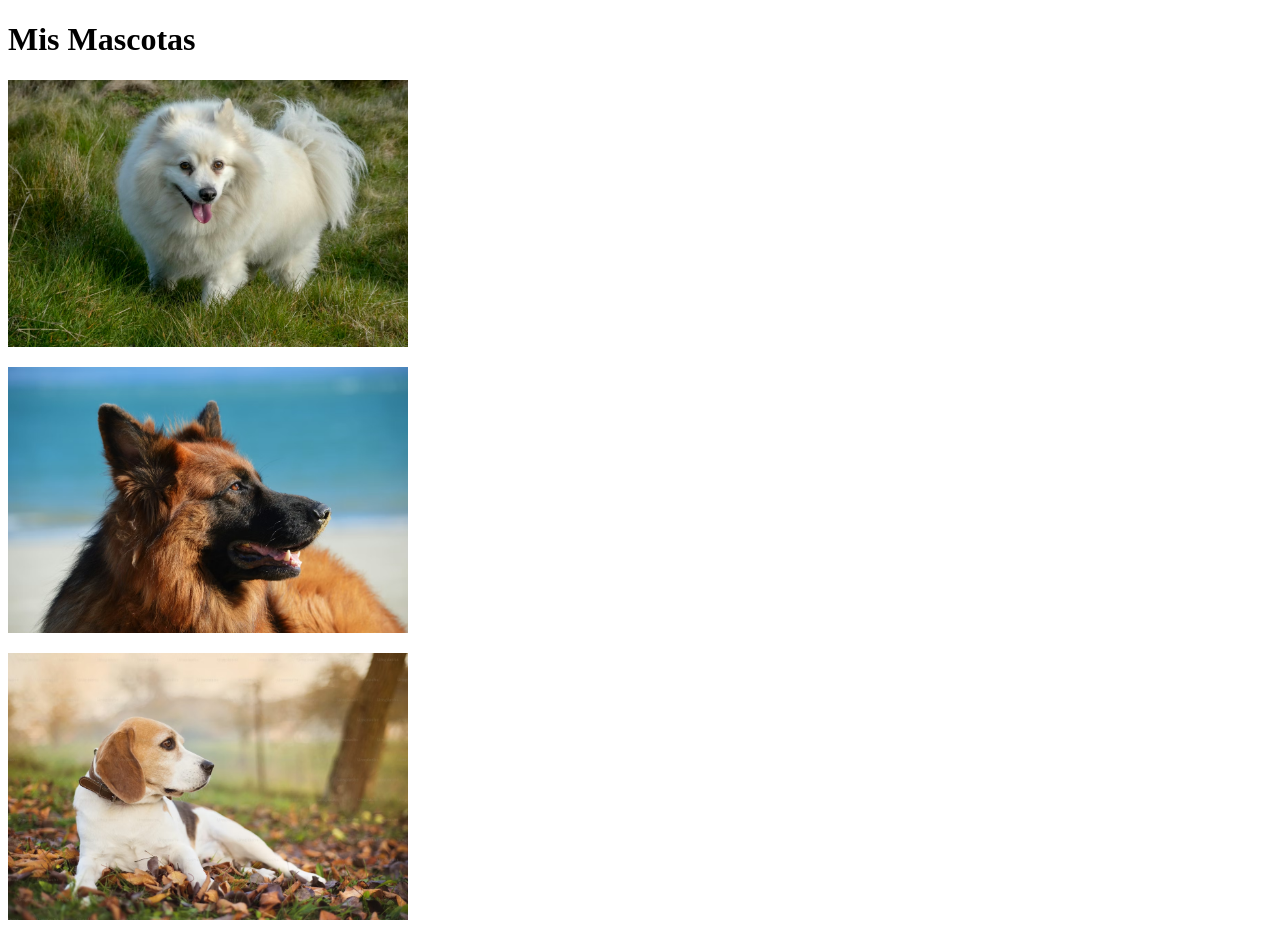
==== mascotas.html @ 6bc3acf8 "code" ====
<!DOCTYPE html>
<html lang="en">
<head>
    <meta charset="UTF-8">
    <meta name="viewport" content="width=device-width, initial-scale=1.0">
    <title>Document</title>
</head>
<body>
    <h1>Mis Mascotas</h1>
    <img src="imagenes/photo1.avif" alt="Esquimal Americano" width="400">
    <p></p>
    
    <img src="imagenes/f2.avif" alt="Pastor Aleman" width="400">
    <p></p>
    
    <img src="imagenes/f3.avif" alt="beagle" width="400">
    <p></p>
</body>
</html>
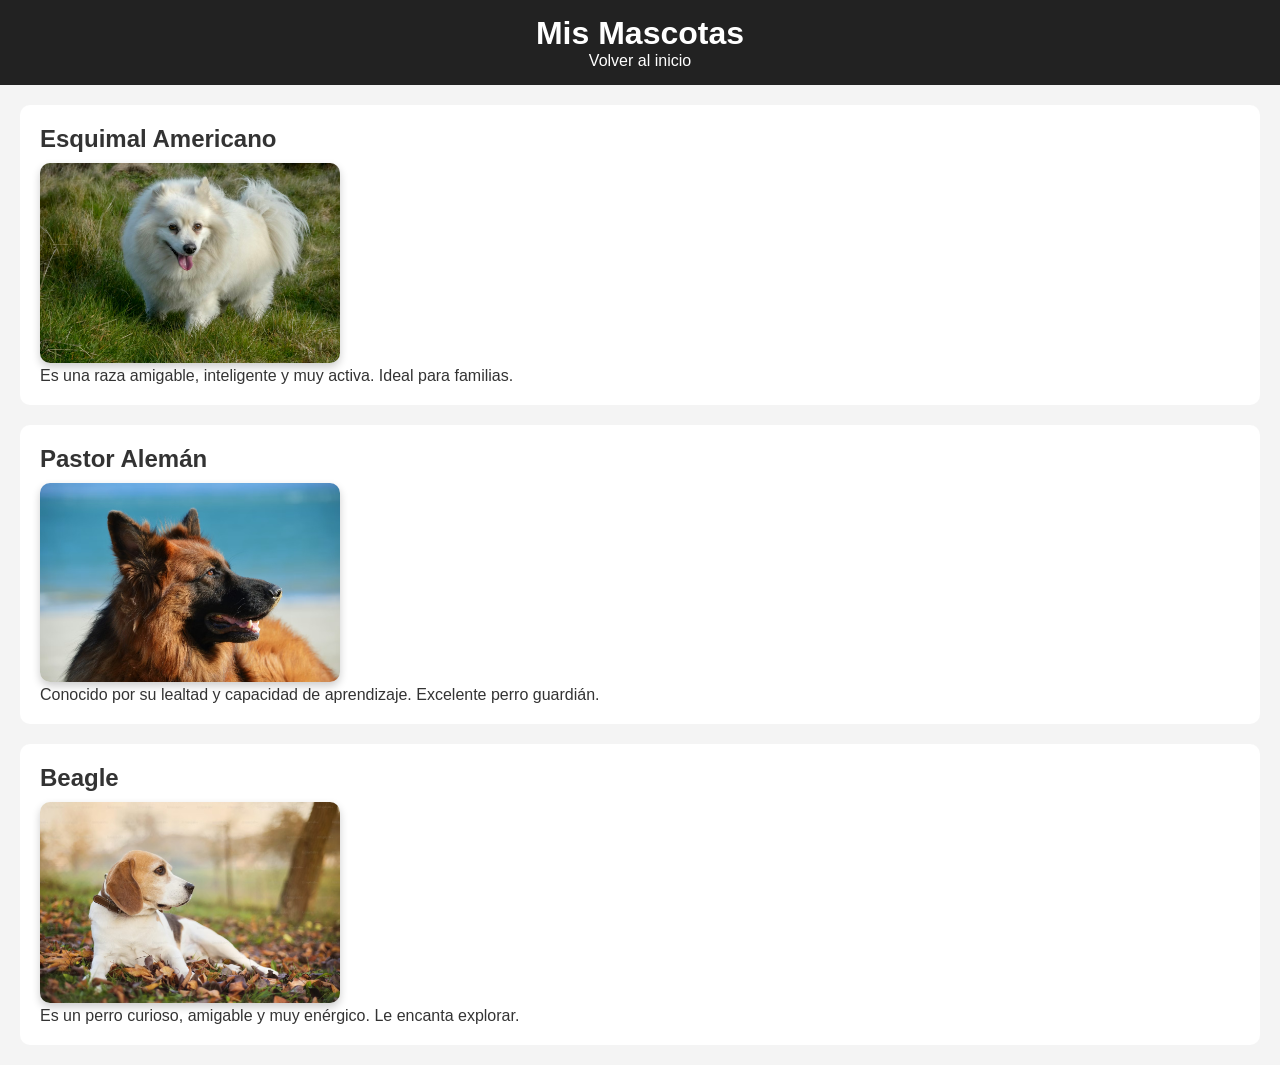
==== commit e2749372: "code" ====
--- a/mascotas.html
+++ b/mascotas.html
@@ -1,19 +1,47 @@
 <!DOCTYPE html>
-<html lang="en">
+<html lang="es">
 <head>
     <meta charset="UTF-8">
     <meta name="viewport" content="width=device-width, initial-scale=1.0">
-    <title>Document</title>
+    <title>Mis Mascotas</title>
+    <link rel="stylesheet" href="styles.css">
 </head>
 <body>
+
+<header>
     <h1>Mis Mascotas</h1>
-    <img src="imagenes/photo1.avif" alt="Esquimal Americano" width="400">
-    <p></p>
-    
-    <img src="imagenes/f2.avif" alt="Pastor Aleman" width="400">
-    <p></p>
-    
-    <img src="imagenes/f3.avif" alt="beagle" width="400">
-    <p></p>
+    <nav>
+        <a href="index.html">Volver al inicio</a>
+    </nav>
+</header>
+
+<main>
+
+    <section>
+        <article>
+            <h2>Esquimal Americano</h2>
+            <img src="imagenes/photo1.avif" alt="Esquimal Americano">
+            <p>Es una raza amigable, inteligente y muy activa. Ideal para familias.</p>
+        </article>
+    </section>
+
+    <section>
+        <article>
+            <h2>Pastor Alemán</h2>
+            <img src="imagenes/f2.avif" alt="Pastor Alemán">
+            <p>Conocido por su lealtad y capacidad de aprendizaje. Excelente perro guardián.</p>
+        </article>
+    </section>
+
+    <section>
+        <article>
+            <h2>Beagle</h2>
+            <img src="imagenes/f3.avif" alt="Beagle">
+            <p>Es un perro curioso, amigable y muy enérgico. Le encanta explorar.</p>
+        </article>
+    </section>
+
+</main>
+
 </body>
 </html>
--- a/styles.css
+++ b/styles.css
@@ -0,0 +1,65 @@
+
+* {
+    margin: 0;
+    padding: 0;
+    box-sizing: border-box;
+}
+
+body {
+    font-family: Arial, sans-serif;
+    background-color: #f4f4f4;
+    color: #333;
+}
+
+header {
+    background-color: #222;
+    color: white;
+    padding: 15px;
+    text-align: center;
+}
+
+nav a {
+    color: white;
+    margin: 0 10px;
+    text-decoration: none;
+    text-align: justify;
+}
+
+nav a:hover {
+    color: #00bcd4;
+}
+
+section {
+    padding: 20px;
+    margin: 20px;
+    background: white;
+    border-radius: 10px;
+}
+
+img {
+    width: 300px;
+    border-radius: 10px;
+    margin-top: 10px;
+    box-shadow: 0 4px 8px rgba(0,0,0,0.2);
+}
+
+form {
+    display: flex;
+    flex-direction: column;
+    gap: 10px;
+}
+
+input, button {
+    padding: 10px;
+}
+
+button {
+    background-color: #222;
+    color: white;
+    border: none;
+    cursor: pointer;
+}
+
+button:hover {
+    background-color: #00bcd4;
+}
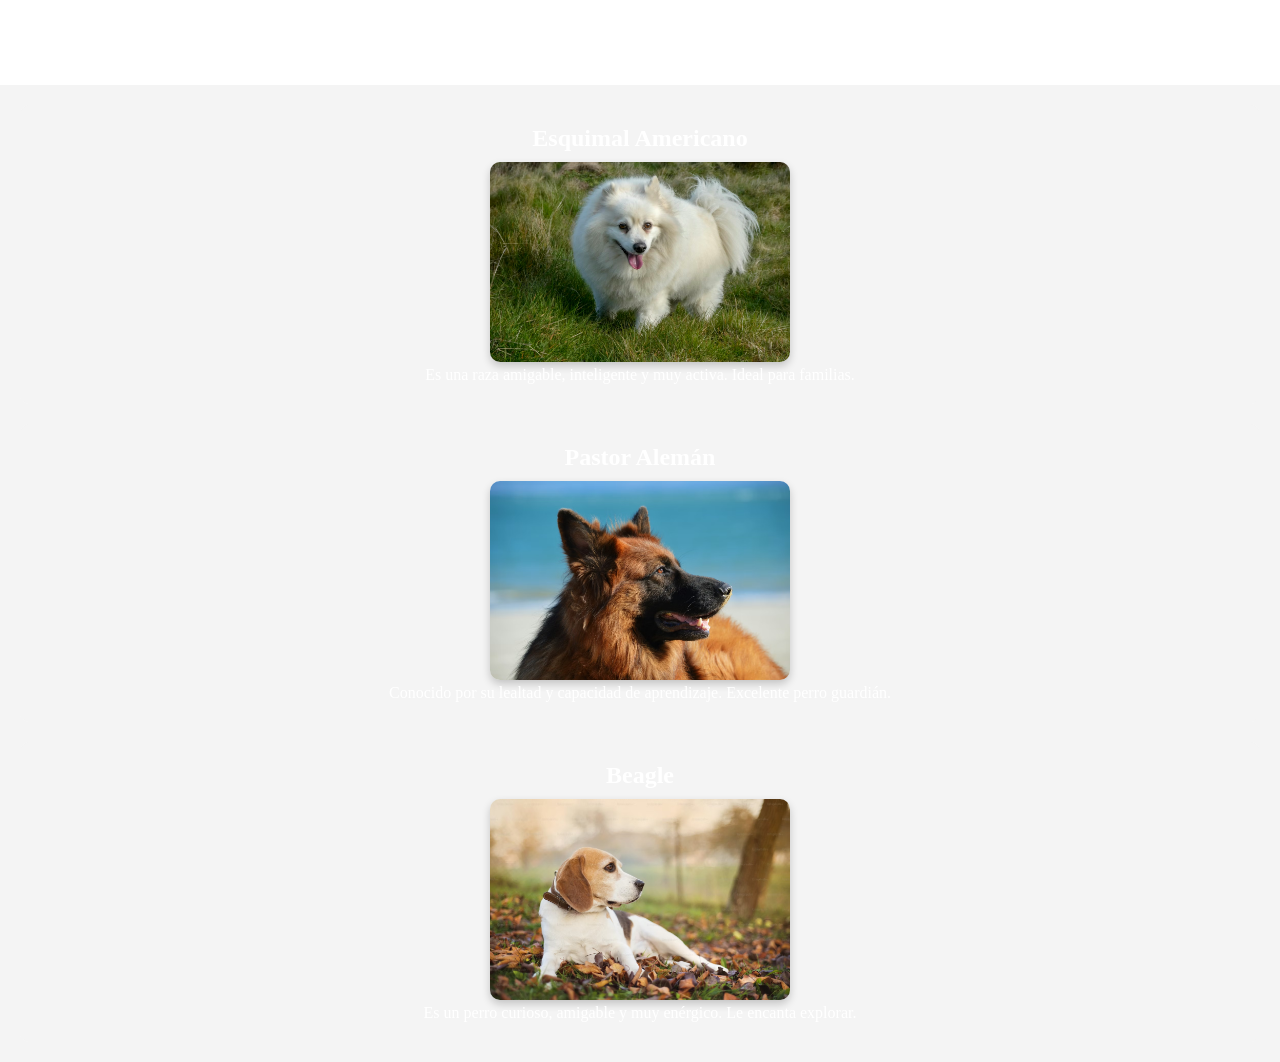
==== commit 34e659c6: "code" ====
--- a/mascotas.html
+++ b/mascotas.html
@@ -8,16 +8,14 @@
 </head>
 <body>
 
-<header>
-    <h1>Mis Mascotas</h1>
-    <nav>
-        <a href="index.html">Volver al inicio</a>
-    </nav>
-</header>
+    <header>
+        <h1>Mis Mascotas</h1>
+        <nav>
+            <a href="index.html">Volver al inicio</a>
+        </nav>
+    </header>
 
-<main>
-
-    <section>
+    <section class="list">
         <article>
             <h2>Esquimal Americano</h2>
             <img src="imagenes/photo1.avif" alt="Esquimal Americano">
@@ -25,7 +23,7 @@
         </article>
     </section>
 
-    <section>
+    <section class="list" >
         <article>
             <h2>Pastor Alemán</h2>
             <img src="imagenes/f2.avif" alt="Pastor Alemán">
@@ -33,7 +31,7 @@
         </article>
     </section>
 
-    <section>
+    <section class="list">
         <article>
             <h2>Beagle</h2>
             <img src="imagenes/f3.avif" alt="Beagle">
@@ -41,7 +39,5 @@
         </article>
     </section>
 
-</main>
-
 </body>
 </html>
--- a/styles.css
+++ b/styles.css
@@ -5,14 +5,12 @@
     box-sizing: border-box;
 }
 
-body {
-    font-family: Arial, sans-serif;
-    background-color: #f4f4f4;
-    color: #333;
+body{
+    background: #f4f4f4;
 }
 
 header {
-    background-color: #222;
+    background-color: #ffffff;
     color: white;
     padding: 15px;
     text-align: center;
@@ -32,15 +30,17 @@
 section {
     padding: 20px;
     margin: 20px;
-    background: white;
-    border-radius: 10px;
+    background-color: black;
+    border-radius: 10px;   
+    color:white; 
 }
 
-img {
+section img  {
     width: 300px;
     border-radius: 10px;
     margin-top: 10px;
     box-shadow: 0 4px 8px rgba(0,0,0,0.2);
+
 }
 
 form {
@@ -62,4 +62,13 @@
 
 button:hover {
     background-color: #00bcd4;
-}+}
+
+.list {
+    padding: 20px;
+    margin: 20px;
+    border-radius: 10px;
+    text-align: center;
+    background-color: #f4f4f4;
+}
+    
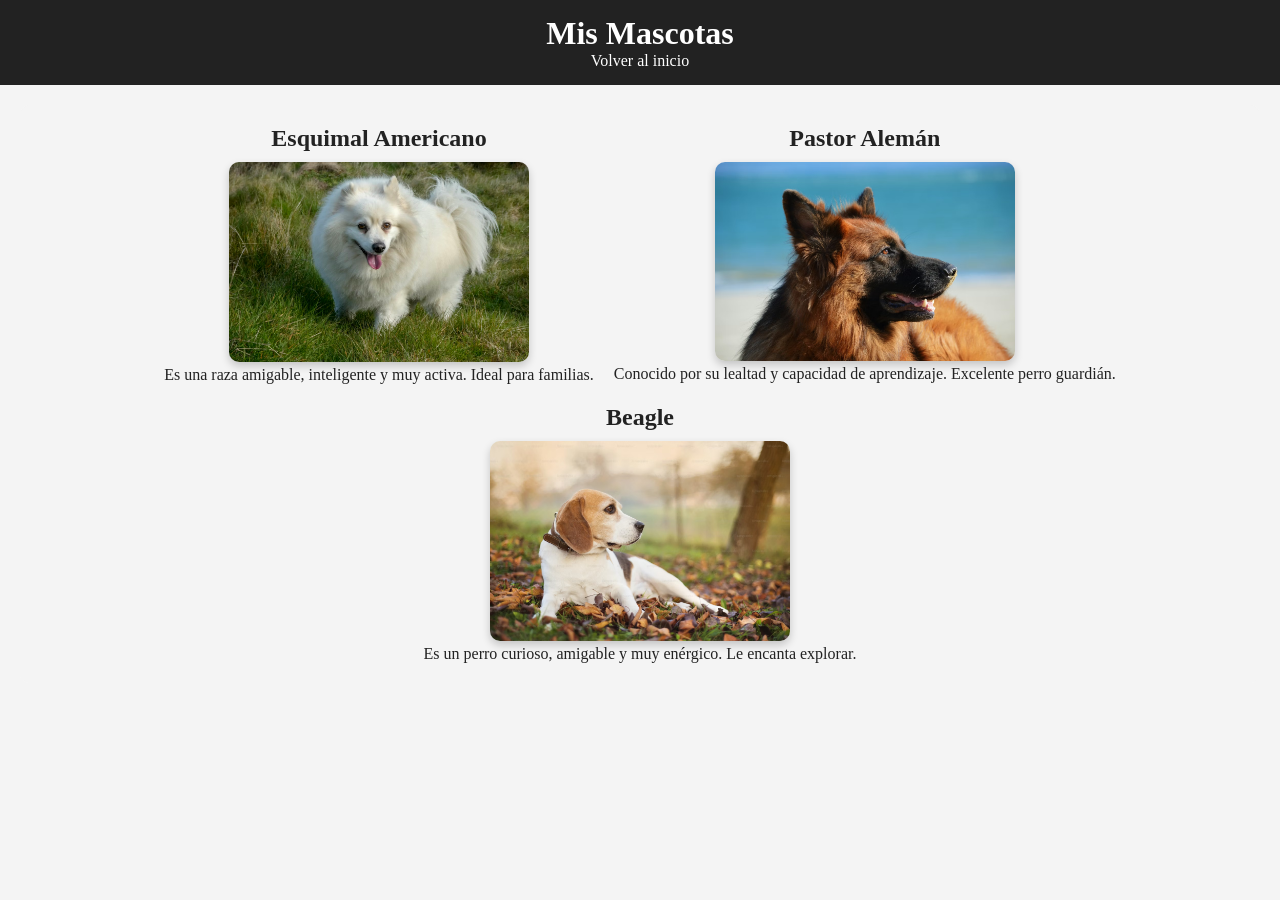
==== commit f497193f: "code" ====
--- a/mascotas.html
+++ b/mascotas.html
@@ -8,36 +8,30 @@
 </head>
 <body>
 
-    <header>
-        <h1>Mis Mascotas</h1>
-        <nav>
-            <a href="index.html">Volver al inicio</a>
-        </nav>
-    </header>
+<header>
+    <h1>Mis Mascotas</h1>
+    <nav>
+        <a href="index.html">Volver al inicio</a>
+    </nav>
+</header>
 
-    <section class="list">
-        <article>
-            <h2>Esquimal Americano</h2>
-            <img src="imagenes/photo1.avif" alt="Esquimal Americano">
-            <p>Es una raza amigable, inteligente y muy activa. Ideal para familias.</p>
-        </article>
-    </section>
-
-    <section class="list" >
-        <article>
-            <h2>Pastor Alemán</h2>
-            <img src="imagenes/f2.avif" alt="Pastor Alemán">
-            <p>Conocido por su lealtad y capacidad de aprendizaje. Excelente perro guardián.</p>
-        </article>
-    </section>
-
-    <section class="list">
-        <article>
-            <h2>Beagle</h2>
-            <img src="imagenes/f3.avif" alt="Beagle">
-            <p>Es un perro curioso, amigable y muy enérgico. Le encanta explorar.</p>
-        </article>
-    </section>
+<section class="list">
+    <article>
+        <h2>Esquimal Americano</h2>
+        <img src="imagenes/photo1.avif" alt="Esquimal Americano">
+        <p>Es una raza amigable, inteligente y muy activa. Ideal para familias.</p>
+    </article>
+    <article>
+        <h2>Pastor Alemán</h2>
+        <img src="imagenes/f2.avif" alt="Pastor Alemán">
+        <p>Conocido por su lealtad y capacidad de aprendizaje. Excelente perro guardián.</p>
+    </article>
+    <article>
+        <h2>Beagle</h2>
+        <img src="imagenes/f3.avif" alt="Beagle">
+        <p>Es un perro curioso, amigable y muy enérgico. Le encanta explorar.</p>
+    </article>
+</section>
 
 </body>
 </html>
--- a/styles.css
+++ b/styles.css
@@ -1,16 +1,16 @@
-
 * {
     margin: 0;
     padding: 0;
     box-sizing: border-box;
 }
 
-body{
+body {
     background: #f4f4f4;
+    color: #222;
 }
 
 header {
-    background-color: #ffffff;
+    background-color: #222;
     color: white;
     padding: 15px;
     text-align: center;
@@ -20,7 +20,6 @@
     color: white;
     margin: 0 10px;
     text-decoration: none;
-    text-align: justify;
 }
 
 nav a:hover {
@@ -31,16 +30,15 @@
     padding: 20px;
     margin: 20px;
     background-color: black;
-    border-radius: 10px;   
-    color:white; 
+    border-radius: 10px;
+    color: white;
 }
 
-section img  {
+section img {
     width: 300px;
     border-radius: 10px;
     margin-top: 10px;
     box-shadow: 0 4px 8px rgba(0,0,0,0.2);
-
 }
 
 form {
@@ -49,8 +47,12 @@
     gap: 10px;
 }
 
-input, button {
+input, textarea, button {
     padding: 10px;
+}
+
+textarea {
+    resize: vertical;
 }
 
 button {
@@ -65,10 +67,17 @@
 }
 
 .list {
+    display: flex;
+    flex-wrap: wrap;
+    gap: 20px;
+    justify-content: center;
     padding: 20px;
     margin: 20px;
     border-radius: 10px;
+    background-color: #f4f4f4;
+    color: #222;
+}
+
+.list article {
     text-align: center;
-    background-color: #f4f4f4;
-}
-    +}
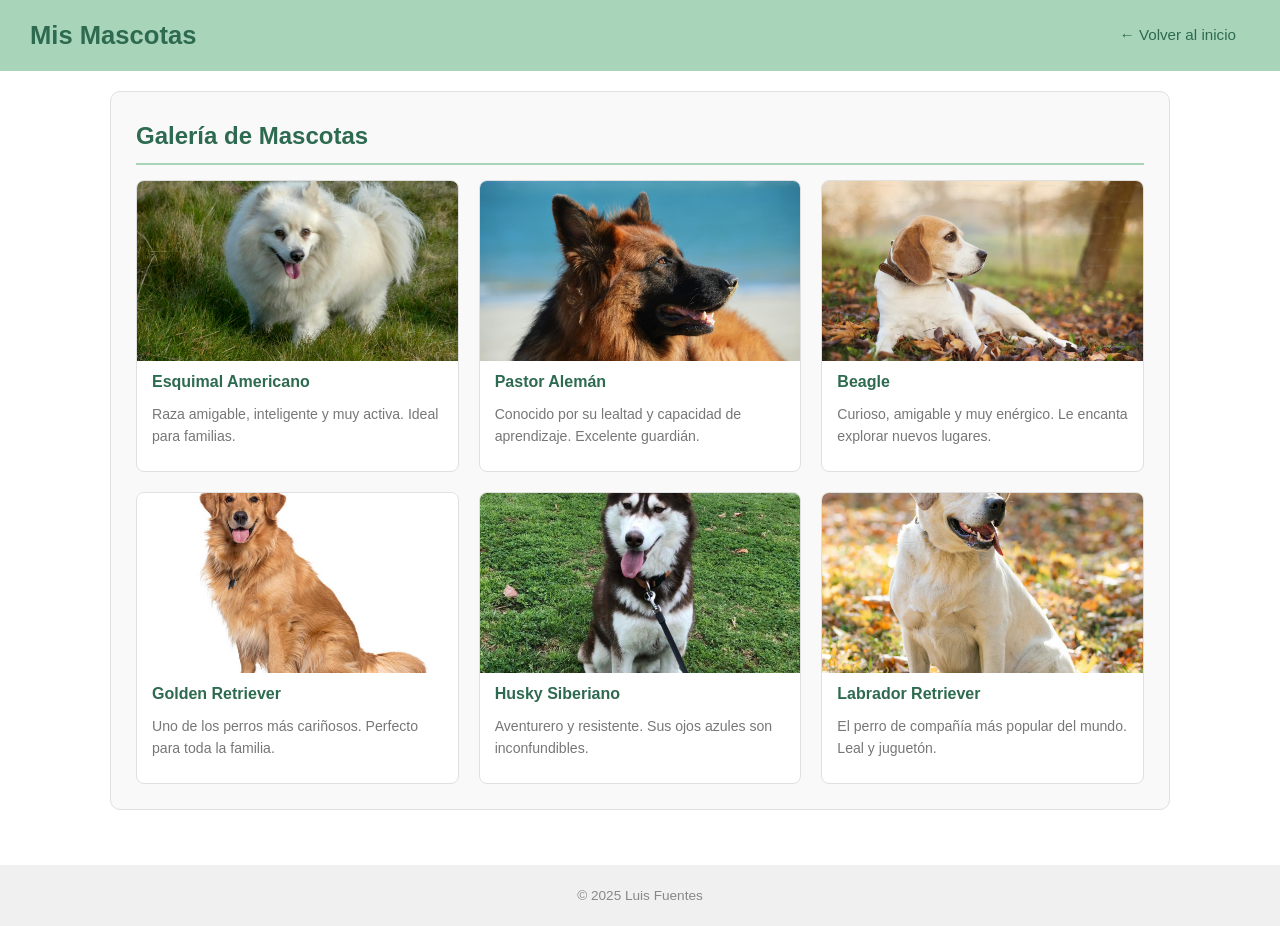
==== commit 735b9606: "semana 2" ====
--- a/mascotas.html
+++ b/mascotas.html
@@ -8,30 +8,67 @@
 </head>
 <body>
 
-<header>
+<!-- HEADER con Flexbox -->
+<header class="header">
     <h1>Mis Mascotas</h1>
     <nav>
-        <a href="index.html">Volver al inicio</a>
+        <a href="index.html">← Volver al inicio</a>
     </nav>
 </header>
 
-<section class="list">
-    <article>
-        <h2>Esquimal Americano</h2>
-        <img src="imagenes/photo1.avif" alt="Esquimal Americano">
-        <p>Es una raza amigable, inteligente y muy activa. Ideal para familias.</p>
-    </article>
-    <article>
-        <h2>Pastor Alemán</h2>
-        <img src="imagenes/f2.avif" alt="Pastor Alemán">
-        <p>Conocido por su lealtad y capacidad de aprendizaje. Excelente perro guardián.</p>
-    </article>
-    <article>
-        <h2>Beagle</h2>
-        <img src="imagenes/f3.avif" alt="Beagle">
-        <p>Es un perro curioso, amigable y muy enérgico. Le encanta explorar.</p>
-    </article>
-</section>
+<main>
+
+    <!-- GALERÍA con Grid + Flexbox (TASK 4) -->
+    <section class="section">
+        <h2>Galería de Mascotas</h2>
+
+        <div class="galeria-grid">
+
+            <article class="card">
+                <img src="imagenes/photo1.avif" alt="Esquimal Americano">
+                <h3>Esquimal Americano</h3>
+                <p>Raza amigable, inteligente y muy activa. Ideal para familias.</p>
+            </article>
+
+            <article class="card">
+                <img src="imagenes/f2.avif" alt="Pastor Alemán">
+                <h3>Pastor Alemán</h3>
+                <p>Conocido por su lealtad y capacidad de aprendizaje. Excelente guardián.</p>
+            </article>
+
+            <article class="card">
+                <img src="imagenes/f3.avif" alt="Beagle">
+                <h3>Beagle</h3>
+                <p>Curioso, amigable y muy enérgico. Le encanta explorar nuevos lugares.</p>
+            </article>
+
+            <article class="card">
+                <img src="imagenes/f4.jpg" alt="Golden Retriever">
+                <h3>Golden Retriever</h3>
+                <p>Uno de los perros más cariñosos. Perfecto para toda la familia.</p>
+            </article>
+
+            <article class="card">
+                <img src="imagenes/f5.jpg" alt="Husky Siberiano">
+                <h3>Husky Siberiano</h3>
+                <p>Aventurero y resistente. Sus ojos azules son inconfundibles.</p>
+            </article>
+
+            <article class="card">
+                <img src="imagenes/f6.webp" alt="Labrador Retriever">
+                <h3>Labrador Retriever</h3>
+                <p>El perro de compañía más popular del mundo. Leal y juguetón.</p>
+            </article>
+
+        </div>
+    </section>
+
+</main>
+
+<footer>
+    <p>© 2025 Luis Fuentes</p>
+</footer>
 
 </body>
+</html>
 </html>
--- a/styles.css
+++ b/styles.css
@@ -1,3 +1,9 @@
+/* ============================================================
+   styles.css — Portafolio de Luis Fuentes (Semana 2)
+   Colores: verde menta en header, fondo blanco, detalles gris claro
+   ============================================================ */
+
+/* ===== RESET ===== */
 * {
     margin: 0;
     padding: 0;
@@ -5,50 +11,171 @@
 }
 
 body {
-    background: #f4f4f4;
-    color: #222;
-}
-
-header {
-    background-color: #222;
-    color: white;
-    padding: 15px;
-    text-align: center;
-}
-
-nav a {
-    color: white;
-    margin: 0 10px;
+    background-color: #ffffff;
+    color: #333;
+    font-family: 'Segoe UI', Tahoma, Geneva, Verdana, sans-serif;
+    line-height: 1.6;
+}
+
+/* ============================================================
+   TASK 2 — HEADER CON FLEXBOX
+   ============================================================ */
+
+.header {
+    background-color: #a8d5ba; /* verde menta */
+    padding: 15px 30px;
+
+    /* Flexbox: título a la izquierda, nav a la derecha */
+    display: flex;
+    justify-content: space-between;
+    align-items: center;
+    flex-wrap: wrap;
+    gap: 10px;
+}
+
+.header h1 {
+    color: #2d6a4f;
+    font-size: 1.6rem;
+}
+
+/* Nav también usa Flexbox para distribuir los enlaces */
+.header nav {
+    display: flex;
+    justify-content: center;
+    align-items: center;
+    gap: 10px;
+    flex-wrap: wrap;
+}
+
+.header nav a {
+    color: #2d6a4f;
     text-decoration: none;
-}
-
-nav a:hover {
-    color: #00bcd4;
-}
-
-section {
+    padding: 6px 14px;
+    border-radius: 20px;
+    font-size: 0.95rem;
+    transition: background-color 0.2s;
+}
+
+.header nav a:hover {
+    background-color: #d8f0e4;
+}
+
+/* ============================================================
+   SECCIONES
+   ============================================================ */
+
+main {
+    max-width: 1100px;
+    margin: 0 auto;
     padding: 20px;
-    margin: 20px;
-    background-color: black;
+}
+
+.section {
+    background-color: #f9f9f9; /* gris muy claro */
+    border: 1px solid #e0e0e0; /* borde gris claro */
     border-radius: 10px;
-    color: white;
-}
-
-section img {
-    width: 300px;
-    border-radius: 10px;
+    padding: 25px;
+    margin-bottom: 25px;
+}
+
+.section h2 {
+    font-size: 1.5rem;
+    color: #2d6a4f;
+    margin-bottom: 15px;
+    padding-bottom: 8px;
+    border-bottom: 2px solid #a8d5ba; /* línea verde menta */
+}
+
+.section p {
+    color: #555;
+    margin-bottom: 8px;
+}
+
+/* ============================================================
+   TASK 3 — PROYECTOS CON CSS GRID
+   ============================================================ */
+
+.proyectos-grid {
+    display: grid;
+    grid-template-columns: repeat(3, 1fr); /* 3 columnas iguales */
+    gap: 20px;
     margin-top: 10px;
-    box-shadow: 0 4px 8px rgba(0,0,0,0.2);
-}
-
-form {
+}
+
+/* Tarjeta de proyecto */
+.card {
+    background-color: #ffffff;
+    border: 1px solid #e0e0e0;
+    border-radius: 8px;
+    padding: 18px;
+
+    /* Flexbox interno para organizar el contenido en columna */
     display: flex;
     flex-direction: column;
     gap: 10px;
-}
-
-input, textarea, button {
-    padding: 10px;
+
+    transition: box-shadow 0.2s;
+}
+
+.card:hover {
+    box-shadow: 0 4px 12px rgba(0, 0, 0, 0.08);
+}
+
+.card h3 {
+    color: #2d6a4f;
+    font-size: 1rem;
+}
+
+.card p {
+    color: #777;
+    font-size: 0.9rem;
+    flex-grow: 1;
+}
+
+/* Botón */
+.btn {
+    display: inline-block;
+    background-color: #a8d5ba;
+    color: #2d6a4f;
+    padding: 7px 14px;
+    border-radius: 20px;
+    text-decoration: none;
+    font-size: 0.85rem;
+    font-weight: 600;
+    text-align: center;
+    transition: background-color 0.2s;
+}
+
+.btn:hover {
+    background-color: #7ec8a0;
+}
+
+/* ============================================================
+   FORMULARIO DE CONTACTO
+   ============================================================ */
+
+form {
+    display: flex;         /* Flexbox en columna */
+    flex-direction: column;
+    gap: 12px;
+    max-width: 480px;
+}
+
+input,
+textarea,
+button {
+    padding: 10px 14px;
+    border: 1px solid #d0d0d0;
+    border-radius: 8px;
+    font-size: 0.95rem;
+    color: #333;
+    background-color: #ffffff;
+}
+
+input:focus,
+textarea:focus {
+    outline: none;
+    border-color: #a8d5ba;
 }
 
 textarea {
@@ -56,28 +183,90 @@
 }
 
 button {
-    background-color: #222;
-    color: white;
+    background-color: #a8d5ba;
+    color: #2d6a4f;
+    font-weight: bold;
+    cursor: pointer;
     border: none;
-    cursor: pointer;
+    transition: background-color 0.2s;
 }
 
 button:hover {
-    background-color: #00bcd4;
-}
-
-.list {
-    display: flex;
-    flex-wrap: wrap;
+    background-color: #7ec8a0;
+}
+
+/* ============================================================
+   TASK 4 — GALERÍA DE MASCOTAS CON GRID + FLEXBOX
+   ============================================================ */
+
+.galeria-grid {
+    display: grid;
+    grid-template-columns: repeat(3, 1fr); /* 3 columnas en mosaico */
     gap: 20px;
-    justify-content: center;
+    margin-top: 10px;
+
+    /* También se aplica flex-wrap para el flujo en filas */
+}
+
+/* Tarjeta de mascota con Flexbox interno */
+.galeria-grid .card {
+    display: flex;
+    flex-direction: column;
+    gap: 8px;
+    padding: 0;
+    overflow: hidden;
+}
+
+.galeria-grid .card img {
+    width: 100%;
+    height: 180px;
+    object-fit: cover;
+    display: block;
+}
+
+.galeria-grid .card h3 {
+    padding: 0 15px;
+    color: #2d6a4f;
+}
+
+.galeria-grid .card p {
+    padding: 0 15px 15px;
+    color: #777;
+    font-size: 0.88rem;
+}
+
+/* ============================================================
+   FOOTER
+   ============================================================ */
+
+footer {
+    text-align: center;
     padding: 20px;
-    margin: 20px;
-    border-radius: 10px;
-    background-color: #f4f4f4;
-    color: #222;
-}
-
-.list article {
-    text-align: center;
+    background-color: #f0f0f0;
+    color: #888;
+    font-size: 0.85rem;
+    margin-top: 10px;
+}
+
+/* ============================================================
+   RESPONSIVIDAD
+   ============================================================ */
+
+@media (max-width: 768px) {
+    .header {
+        flex-direction: column;
+        align-items: flex-start;
+    }
+
+    .proyectos-grid,
+    .galeria-grid {
+        grid-template-columns: repeat(2, 1fr);
+    }
+}
+
+@media (max-width: 480px) {
+    .proyectos-grid,
+    .galeria-grid {
+        grid-template-columns: 1fr;
+    }
 }
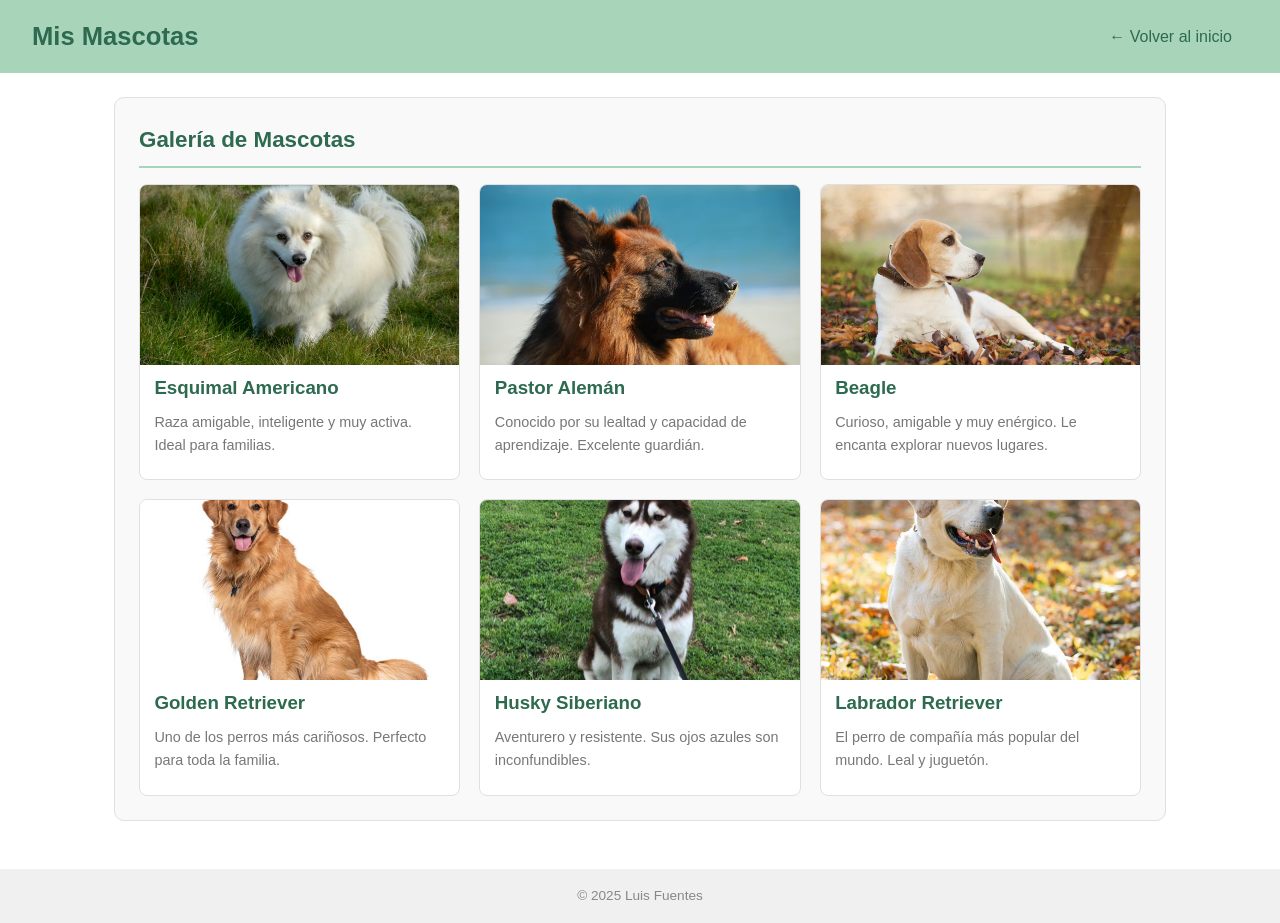
==== commit 79705807: "rev" ====
--- a/mascotas.html
+++ b/mascotas.html
@@ -8,7 +8,7 @@
 </head>
 <body>
 
-<!-- HEADER con Flexbox -->
+<!-- HEADER -->
 <header class="header">
     <h1>Mis Mascotas</h1>
     <nav>
@@ -17,52 +17,42 @@
 </header>
 
 <main>
-
-    <!-- GALERÍA con Grid + Flexbox (TASK 4) -->
+    <!-- GALERÍA con Grid + Flexbox -->
     <section class="section">
         <h2>Galería de Mascotas</h2>
-
         <div class="galeria-grid">
-
             <article class="card">
                 <img src="imagenes/photo1.avif" alt="Esquimal Americano">
                 <h3>Esquimal Americano</h3>
                 <p>Raza amigable, inteligente y muy activa. Ideal para familias.</p>
             </article>
-
             <article class="card">
                 <img src="imagenes/f2.avif" alt="Pastor Alemán">
                 <h3>Pastor Alemán</h3>
                 <p>Conocido por su lealtad y capacidad de aprendizaje. Excelente guardián.</p>
             </article>
-
             <article class="card">
                 <img src="imagenes/f3.avif" alt="Beagle">
                 <h3>Beagle</h3>
                 <p>Curioso, amigable y muy enérgico. Le encanta explorar nuevos lugares.</p>
             </article>
-
             <article class="card">
                 <img src="imagenes/f4.jpg" alt="Golden Retriever">
                 <h3>Golden Retriever</h3>
                 <p>Uno de los perros más cariñosos. Perfecto para toda la familia.</p>
             </article>
-
             <article class="card">
                 <img src="imagenes/f5.jpg" alt="Husky Siberiano">
                 <h3>Husky Siberiano</h3>
                 <p>Aventurero y resistente. Sus ojos azules son inconfundibles.</p>
             </article>
-
             <article class="card">
                 <img src="imagenes/f6.webp" alt="Labrador Retriever">
                 <h3>Labrador Retriever</h3>
                 <p>El perro de compañía más popular del mundo. Leal y juguetón.</p>
             </article>
-
         </div>
     </section>
-
 </main>
 
 <footer>
@@ -70,5 +60,4 @@
 </footer>
 
 </body>
-</html>
 </html>
--- a/styles.css
+++ b/styles.css
@@ -1,9 +1,18 @@
 /* ============================================================
-   styles.css — Portafolio de Luis Fuentes (Semana 2)
-   Colores: verde menta en header, fondo blanco, detalles gris claro
+   styles.css — Portafolio de Luis Fuentes
    ============================================================ */
 
-/* ===== RESET ===== */
+/* ===== VARIABLES DE COLOR ===== */
+:root {
+    --verde: #2d6a4f;
+    --menta: #a8d5ba;
+    --menta-hover: #7ec8a0;
+    --gris-fondo: #f9f9f9;
+    --gris-borde: #e0e0e0;
+    --texto: #333;
+}
+
+/* ===== RESET Y BASE ===== */
 * {
     margin: 0;
     padding: 0;
@@ -11,120 +20,98 @@
 }
 
 body {
-    background-color: #ffffff;
-    color: #333;
-    font-family: 'Segoe UI', Tahoma, Geneva, Verdana, sans-serif;
+    font-family: 'Segoe UI', Verdana, sans-serif;
+    font-size: 1rem;
+    color: var(--texto);
+    background: #fff;
     line-height: 1.6;
 }
 
-/* ============================================================
-   TASK 2 — HEADER CON FLEXBOX
-   ============================================================ */
-
+img {
+    max-width: 100%;
+    height: auto;
+    display: block;
+}
+
+/* ===== HEADER ===== */
 .header {
-    background-color: #a8d5ba; /* verde menta */
-    padding: 15px 30px;
-
-    /* Flexbox: título a la izquierda, nav a la derecha */
+    background-color: var(--menta);
+    padding: 1rem 2rem;
     display: flex;
     justify-content: space-between;
     align-items: center;
     flex-wrap: wrap;
-    gap: 10px;
+    gap: 0.5rem;
 }
 
 .header h1 {
-    color: #2d6a4f;
+    color: var(--verde);
     font-size: 1.6rem;
 }
 
-/* Nav también usa Flexbox para distribuir los enlaces */
 .header nav {
     display: flex;
-    justify-content: center;
-    align-items: center;
-    gap: 10px;
     flex-wrap: wrap;
+    gap: 0.5rem;
 }
 
 .header nav a {
-    color: #2d6a4f;
+    color: var(--verde);
     text-decoration: none;
-    padding: 6px 14px;
+    padding: 0.4rem 1rem;
     border-radius: 20px;
-    font-size: 0.95rem;
-    transition: background-color 0.2s;
+    transition: background 0.2s;
 }
 
 .header nav a:hover {
-    background-color: #d8f0e4;
-}
-
-/* ============================================================
-   SECCIONES
-   ============================================================ */
-
+    background: #d8f0e4;
+}
+
+/* ===== MAIN Y SECCIONES ===== */
 main {
     max-width: 1100px;
     margin: 0 auto;
-    padding: 20px;
+    padding: 1.5rem;
 }
 
 .section {
-    background-color: #f9f9f9; /* gris muy claro */
-    border: 1px solid #e0e0e0; /* borde gris claro */
+    background: var(--gris-fondo);
+    border: 1px solid var(--gris-borde);
     border-radius: 10px;
-    padding: 25px;
-    margin-bottom: 25px;
+    padding: 1.5rem;
+    margin-bottom: 1.5rem;
 }
 
 .section h2 {
-    font-size: 1.5rem;
-    color: #2d6a4f;
-    margin-bottom: 15px;
-    padding-bottom: 8px;
-    border-bottom: 2px solid #a8d5ba; /* línea verde menta */
+    color: var(--verde);
+    font-size: 1.4rem;
+    margin-bottom: 1rem;
+    padding-bottom: 0.5rem;
+    border-bottom: 2px solid var(--menta);
 }
 
 .section p {
     color: #555;
-    margin-bottom: 8px;
-}
-
-/* ============================================================
-   TASK 3 — PROYECTOS CON CSS GRID
-   ============================================================ */
-
-.proyectos-grid {
-    display: grid;
-    grid-template-columns: repeat(3, 1fr); /* 3 columnas iguales */
-    gap: 20px;
-    margin-top: 10px;
-}
-
-/* Tarjeta de proyecto */
+    margin-bottom: 0.5rem;
+}
+
+/* ===== TARJETAS ===== */
 .card {
-    background-color: #ffffff;
-    border: 1px solid #e0e0e0;
+    background: #fff;
+    border: 1px solid var(--gris-borde);
     border-radius: 8px;
-    padding: 18px;
-
-    /* Flexbox interno para organizar el contenido en columna */
     display: flex;
     flex-direction: column;
-    gap: 10px;
-
+    gap: 0.5rem;
+    padding: 1rem;
     transition: box-shadow 0.2s;
 }
 
 .card:hover {
-    box-shadow: 0 4px 12px rgba(0, 0, 0, 0.08);
-}
-
-.card h3 {
-    color: #2d6a4f;
-    font-size: 1rem;
-}
+    box-shadow: 0 4px 12px rgba(0,0,0,0.08);
+}
+
+.card h3 { color: var(--verde); }
 
 .card p {
     color: #777;
@@ -132,87 +119,17 @@
     flex-grow: 1;
 }
 
-/* Botón */
-.btn {
-    display: inline-block;
-    background-color: #a8d5ba;
-    color: #2d6a4f;
-    padding: 7px 14px;
-    border-radius: 20px;
-    text-decoration: none;
-    font-size: 0.85rem;
-    font-weight: 600;
-    text-align: center;
-    transition: background-color 0.2s;
-}
-
-.btn:hover {
-    background-color: #7ec8a0;
-}
-
-/* ============================================================
-   FORMULARIO DE CONTACTO
-   ============================================================ */
-
-form {
-    display: flex;         /* Flexbox en columna */
-    flex-direction: column;
-    gap: 12px;
-    max-width: 480px;
-}
-
-input,
-textarea,
-button {
-    padding: 10px 14px;
-    border: 1px solid #d0d0d0;
-    border-radius: 8px;
-    font-size: 0.95rem;
-    color: #333;
-    background-color: #ffffff;
-}
-
-input:focus,
-textarea:focus {
-    outline: none;
-    border-color: #a8d5ba;
-}
-
-textarea {
-    resize: vertical;
-}
-
-button {
-    background-color: #a8d5ba;
-    color: #2d6a4f;
-    font-weight: bold;
-    cursor: pointer;
-    border: none;
-    transition: background-color 0.2s;
-}
-
-button:hover {
-    background-color: #7ec8a0;
-}
-
-/* ============================================================
-   TASK 4 — GALERÍA DE MASCOTAS CON GRID + FLEXBOX
-   ============================================================ */
-
+/* ===== GRIDS ===== */
+.proyectos-grid,
 .galeria-grid {
     display: grid;
-    grid-template-columns: repeat(3, 1fr); /* 3 columnas en mosaico */
-    gap: 20px;
-    margin-top: 10px;
-
-    /* También se aplica flex-wrap para el flujo en filas */
-}
-
-/* Tarjeta de mascota con Flexbox interno */
+    grid-template-columns: repeat(3, 1fr);
+    gap: 1.2rem;
+    margin-top: 0.5rem;
+}
+
+/* Galería: imagen al tope */
 .galeria-grid .card {
-    display: flex;
-    flex-direction: column;
-    gap: 8px;
     padding: 0;
     overflow: hidden;
 }
@@ -221,52 +138,104 @@
     width: 100%;
     height: 180px;
     object-fit: cover;
-    display: block;
-}
-
-.galeria-grid .card h3 {
-    padding: 0 15px;
-    color: #2d6a4f;
-}
-
+}
+
+.galeria-grid .card h3,
 .galeria-grid .card p {
-    padding: 0 15px 15px;
-    color: #777;
-    font-size: 0.88rem;
-}
-
-/* ============================================================
-   FOOTER
-   ============================================================ */
-
+    padding: 0 0.9rem;
+}
+
+.galeria-grid .card p { padding-bottom: 0.9rem; }
+
+/* ===== BOTONES ===== */
+.btn,
+button {
+    display: inline-block;
+    background: var(--menta);
+    color: var(--verde);
+    padding: 0.5rem 1rem;
+    border-radius: 20px;
+    border: none;
+    font-size: 0.9rem;
+    font-weight: 600;
+    text-decoration: none;
+    cursor: pointer;
+    transition: background 0.2s;
+}
+
+.btn:hover,
+button:hover {
+    background: var(--menta-hover);
+}
+
+/* ===== FORMULARIO ===== */
+form {
+    display: flex;
+    flex-direction: column;
+    gap: 0.75rem;
+    max-width: 480px;
+}
+
+input,
+textarea {
+    padding: 0.6rem 0.9rem;
+    border: 1px solid #d0d0d0;
+    border-radius: 8px;
+    font-size: 0.95rem;
+    font-family: inherit;
+    color: var(--texto);
+}
+
+input:focus,
+textarea:focus {
+    outline: none;
+    border-color: var(--menta);
+}
+
+textarea { resize: vertical; }
+
+/* ===== JS — ELEMENTOS DINÁMICOS ===== */
+#mensaje-bienvenida {
+    background: var(--menta);
+    color: var(--verde);
+    padding: 0.75rem 1rem;
+    border-radius: 8px;
+    font-weight: 600;
+    margin-bottom: 1rem;
+    display: none;
+}
+
+#info-extra {
+    margin-top: 0.75rem;
+    padding: 0.75rem;
+    background: #e8f5ee;
+    border-left: 3px solid var(--verde);
+    border-radius: 4px;
+    display: none;
+}
+
+/* ===== FOOTER ===== */
 footer {
     text-align: center;
-    padding: 20px;
-    background-color: #f0f0f0;
+    padding: 1rem;
+    background: #f0f0f0;
     color: #888;
     font-size: 0.85rem;
-    margin-top: 10px;
-}
-
-/* ============================================================
-   RESPONSIVIDAD
-   ============================================================ */
-
+}
+
+/* ===== RESPONSIVE ===== */
+
+/* Tablet */
 @media (max-width: 768px) {
-    .header {
-        flex-direction: column;
-        align-items: flex-start;
-    }
-
-    .proyectos-grid,
-    .galeria-grid {
-        grid-template-columns: repeat(2, 1fr);
-    }
-}
-
+    .header { flex-direction: column; align-items: flex-start; }
+    .proyectos-grid { grid-template-columns: repeat(2, 1fr); }
+    .galeria-grid   { grid-template-columns: repeat(3, 1fr); }
+}
+
+/* Móvil */
 @media (max-width: 480px) {
-    .proyectos-grid,
-    .galeria-grid {
-        grid-template-columns: 1fr;
-    }
+    .header nav { flex-direction: column; }
+    .proyectos-grid { grid-template-columns: 1fr; }
+    .galeria-grid   { grid-template-columns: repeat(2, 1fr); }
+    form { max-width: 100%; }
 }
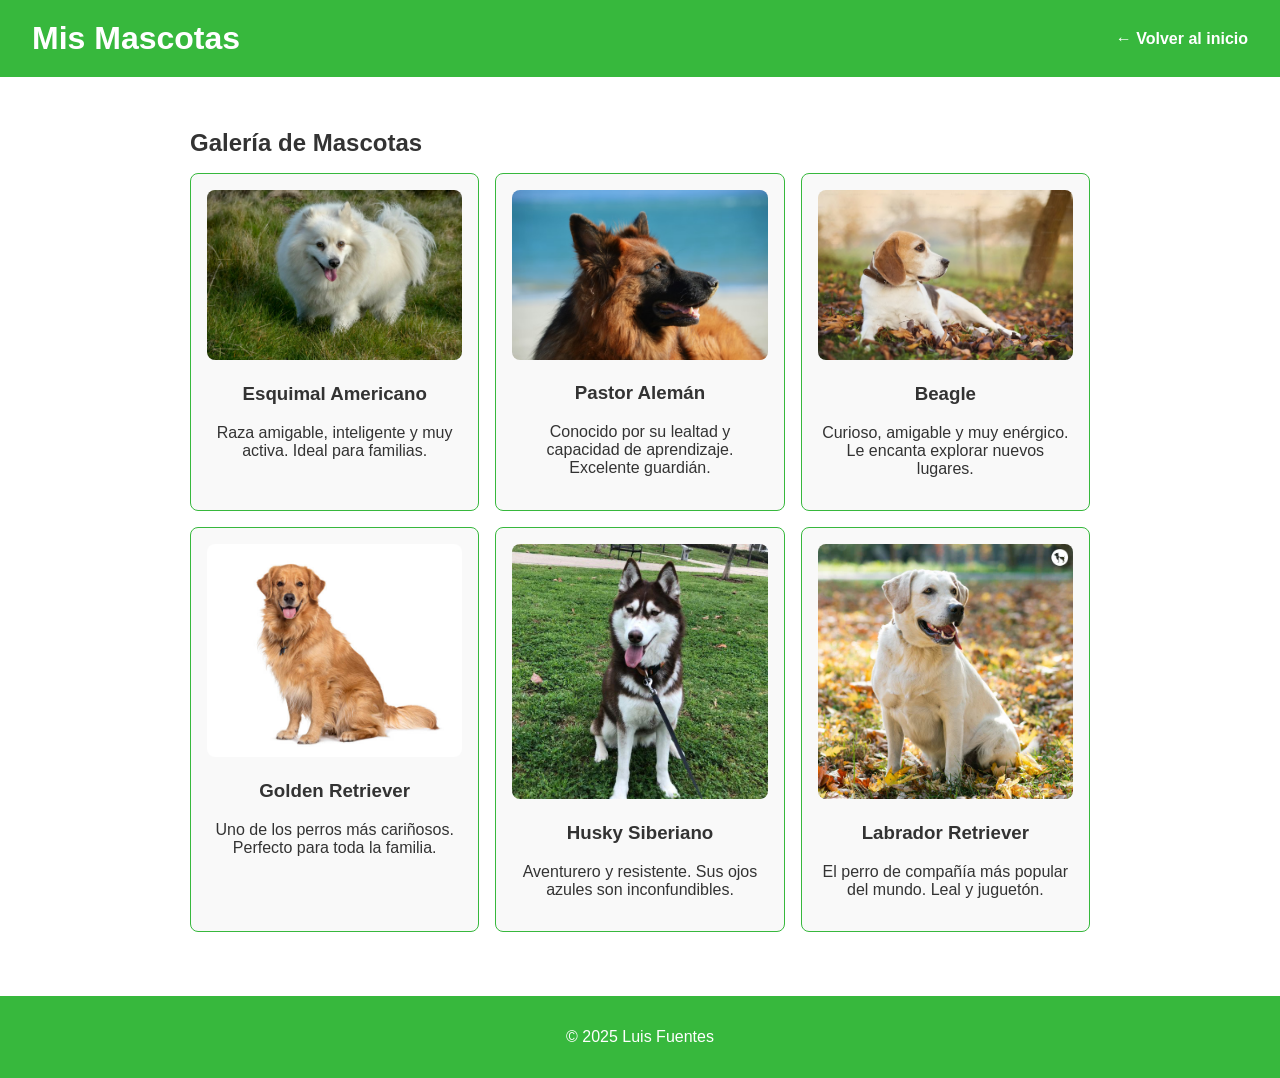
==== commit 95b22211: "codigo final" ====
--- a/mascotas.html
+++ b/mascotas.html
@@ -8,7 +8,6 @@
 </head>
 <body>
 
-<!-- HEADER -->
 <header class="header">
     <h1>Mis Mascotas</h1>
     <nav>
--- a/styles.css
+++ b/styles.css
@@ -1,241 +1,167 @@
-/* ============================================================
-   styles.css — Portafolio de Luis Fuentes
-   ============================================================ */
-
-/* ===== VARIABLES DE COLOR ===== */
+/* VARIABLES GLOBALES */
 :root {
-    --verde: #2d6a4f;
-    --menta: #a8d5ba;
-    --menta-hover: #7ec8a0;
-    --gris-fondo: #f9f9f9;
-    --gris-borde: #e0e0e0;
-    --texto: #333;
+    --verde-principal: #37B83D;
+    --verde-hover: #2f9e34;
+    --blanco: #ffffff;
+    --gris: #333333;
+    --gris-claro: #f9f9f9;
+    --fuente: Arial, sans-serif;
 }
 
-/* ===== RESET Y BASE ===== */
-* {
+/* ESTILOS GENERALES */
+body {
+    font-family: var(--fuente);
     margin: 0;
-    padding: 0;
-    box-sizing: border-box;
+    background-color: var(--blanco);
+    color: var(--gris);
+    font-size: 1rem;
 }
 
-body {
-    font-family: 'Segoe UI', Verdana, sans-serif;
-    font-size: 1rem;
-    color: var(--texto);
-    background: #fff;
-    line-height: 1.6;
-}
-
-img {
-    max-width: 100%;
-    height: auto;
-    display: block;
-}
-
-/* ===== HEADER ===== */
+/* HEADER */
 .header {
-    background-color: var(--menta);
-    padding: 1rem 2rem;
+    background-color: var(--verde-principal);
+    color: var(--blanco);
     display: flex;
     justify-content: space-between;
     align-items: center;
-    flex-wrap: wrap;
-    gap: 0.5rem;
+    padding: 1.25rem 2rem;
 }
 
 .header h1 {
-    color: var(--verde);
-    font-size: 1.6rem;
-}
-
-.header nav {
-    display: flex;
-    flex-wrap: wrap;
-    gap: 0.5rem;
+    margin: 0;
+    font-size: 2rem;
 }
 
 .header nav a {
-    color: var(--verde);
+    color: var(--blanco);
     text-decoration: none;
-    padding: 0.4rem 1rem;
-    border-radius: 20px;
-    transition: background 0.2s;
+    margin-left: 1rem;
+    font-weight: bold;
+    font-size: 1rem;
 }
 
 .header nav a:hover {
-    background: #d8f0e4;
+    text-decoration: underline;
 }
 
-/* ===== MAIN Y SECCIONES ===== */
-main {
-    max-width: 1100px;
-    margin: 0 auto;
-    padding: 1.5rem;
-}
-
+/* SECCIONES */
 .section {
-    background: var(--gris-fondo);
-    border: 1px solid var(--gris-borde);
-    border-radius: 10px;
-    padding: 1.5rem;
-    margin-bottom: 1.5rem;
+    padding: 2rem;
+    max-width: 900px;
+    margin: auto;
 }
 
 .section h2 {
-    color: var(--verde);
-    font-size: 1.4rem;
+    font-size: 1.5rem;
     margin-bottom: 1rem;
-    padding-bottom: 0.5rem;
-    border-bottom: 2px solid var(--menta);
 }
 
-.section p {
-    color: #555;
-    margin-bottom: 0.5rem;
-}
-
-/* ===== TARJETAS ===== */
-.card {
-    background: #fff;
-    border: 1px solid var(--gris-borde);
-    border-radius: 8px;
-    display: flex;
-    flex-direction: column;
-    gap: 0.5rem;
-    padding: 1rem;
-    transition: box-shadow 0.2s;
-}
-
-.card:hover {
-    box-shadow: 0 4px 12px rgba(0,0,0,0.08);
-}
-
-.card h3 { color: var(--verde); }
-
-.card p {
-    color: #777;
-    font-size: 0.9rem;
-    flex-grow: 1;
-}
-
-/* ===== GRIDS ===== */
+/* GRID PROYECTOS Y GALERÍA */
 .proyectos-grid,
 .galeria-grid {
     display: grid;
     grid-template-columns: repeat(3, 1fr);
-    gap: 1.2rem;
-    margin-top: 0.5rem;
+    gap: 1rem;
 }
 
-/* Galería: imagen al tope */
-.galeria-grid .card {
-    padding: 0;
-    overflow: hidden;
+/* TARJETAS */
+.card {
+    background-color: var(--gris-claro);
+    border: 1px solid var(--verde-principal);
+    border-radius: 8px;
+    padding: 1rem;
+    text-align: center;
 }
 
-.galeria-grid .card img {
-    width: 100%;
-    height: 180px;
-    object-fit: cover;
+.card img {
+    max-width: 100%;
+    height: auto;
+    border-radius: 8px;
 }
 
-.galeria-grid .card h3,
-.galeria-grid .card p {
-    padding: 0 0.9rem;
+/* BOTONES */
+button,
+.btn {
+    background-color: var(--verde-principal);
+    color: var(--blanco);
+    border: none;
+    padding: 0.7rem 1rem;
+    margin-top: 0.7rem;
+    border-radius: 5px;
+    text-decoration: none;
+    cursor: pointer;
 }
 
-.galeria-grid .card p { padding-bottom: 0.9rem; }
-
-/* ===== BOTONES ===== */
-.btn,
-button {
-    display: inline-block;
-    background: var(--menta);
-    color: var(--verde);
-    padding: 0.5rem 1rem;
-    border-radius: 20px;
-    border: none;
-    font-size: 0.9rem;
-    font-weight: 600;
-    text-decoration: none;
-    cursor: pointer;
-    transition: background 0.2s;
+button:hover,
+.btn:hover {
+    background-color: var(--verde-hover);
 }
 
-.btn:hover,
-button:hover {
-    background: var(--menta-hover);
-}
-
-/* ===== FORMULARIO ===== */
+/* FORMULARIO */
 form {
     display: flex;
     flex-direction: column;
-    gap: 0.75rem;
-    max-width: 480px;
 }
 
-input,
-textarea {
-    padding: 0.6rem 0.9rem;
-    border: 1px solid #d0d0d0;
-    border-radius: 8px;
-    font-size: 0.95rem;
-    font-family: inherit;
-    color: var(--texto);
+form input,
+form textarea {
+    margin-bottom: 0.7rem;
+    padding: 0.7rem;
+    border: 1px solid var(--verde-principal);
+    border-radius: 5px;
+    font-size: 1rem;
 }
 
-input:focus,
-textarea:focus {
-    outline: none;
-    border-color: var(--menta);
+/* INFO EXTRA */
+#info-extra {
+    display: none;
+    margin-top: 0.7rem;
+    padding: 0.7rem;
+    background-color: #eefbee;
+    border-radius: 5px;
 }
 
-textarea { resize: vertical; }
-
-/* ===== JS — ELEMENTOS DINÁMICOS ===== */
-#mensaje-bienvenida {
-    background: var(--menta);
-    color: var(--verde);
-    padding: 0.75rem 1rem;
-    border-radius: 8px;
-    font-weight: 600;
-    margin-bottom: 1rem;
-    display: none;
+/* FOOTER */
+footer {
+    background-color: var(--verde-principal);
+    color: var(--blanco);
+    text-align: center;
+    padding: 1rem;
+    margin-top: 2rem;
 }
 
-#info-extra {
-    margin-top: 0.75rem;
-    padding: 0.75rem;
-    background: #e8f5ee;
-    border-left: 3px solid var(--verde);
-    border-radius: 4px;
-    display: none;
+/* TABLETS */
+@media (max-width: 1024px) {
+    .proyectos-grid {
+        grid-template-columns: repeat(2, 1fr);
+    }
+
+    .galeria-grid {
+        grid-template-columns: repeat(3, 1fr);
+    }
 }
 
-/* ===== FOOTER ===== */
-footer {
-    text-align: center;
-    padding: 1rem;
-    background: #f0f0f0;
-    color: #888;
-    font-size: 0.85rem;
-}
+/* MÓVILES */
+@media (max-width: 768px) {
+    .header {
+        flex-direction: column;
+        text-align: center;
+    }
 
-/* ===== RESPONSIVE ===== */
+    .header nav {
+        margin-top: 1rem;
+    }
 
-/* Tablet */
-@media (max-width: 768px) {
-    .header { flex-direction: column; align-items: flex-start; }
-    .proyectos-grid { grid-template-columns: repeat(2, 1fr); }
-    .galeria-grid   { grid-template-columns: repeat(3, 1fr); }
-}
+    .header nav a {
+        display: block;
+        margin: 0.5rem 0;
+    }
 
-/* Móvil */
-@media (max-width: 480px) {
-    .header nav { flex-direction: column; }
-    .proyectos-grid { grid-template-columns: 1fr; }
-    .galeria-grid   { grid-template-columns: repeat(2, 1fr); }
-    form { max-width: 100%; }
+    .proyectos-grid {
+        grid-template-columns: 1fr;
+    }
+
+    .galeria-grid {
+        grid-template-columns: repeat(2, 1fr);
+    }
 }
